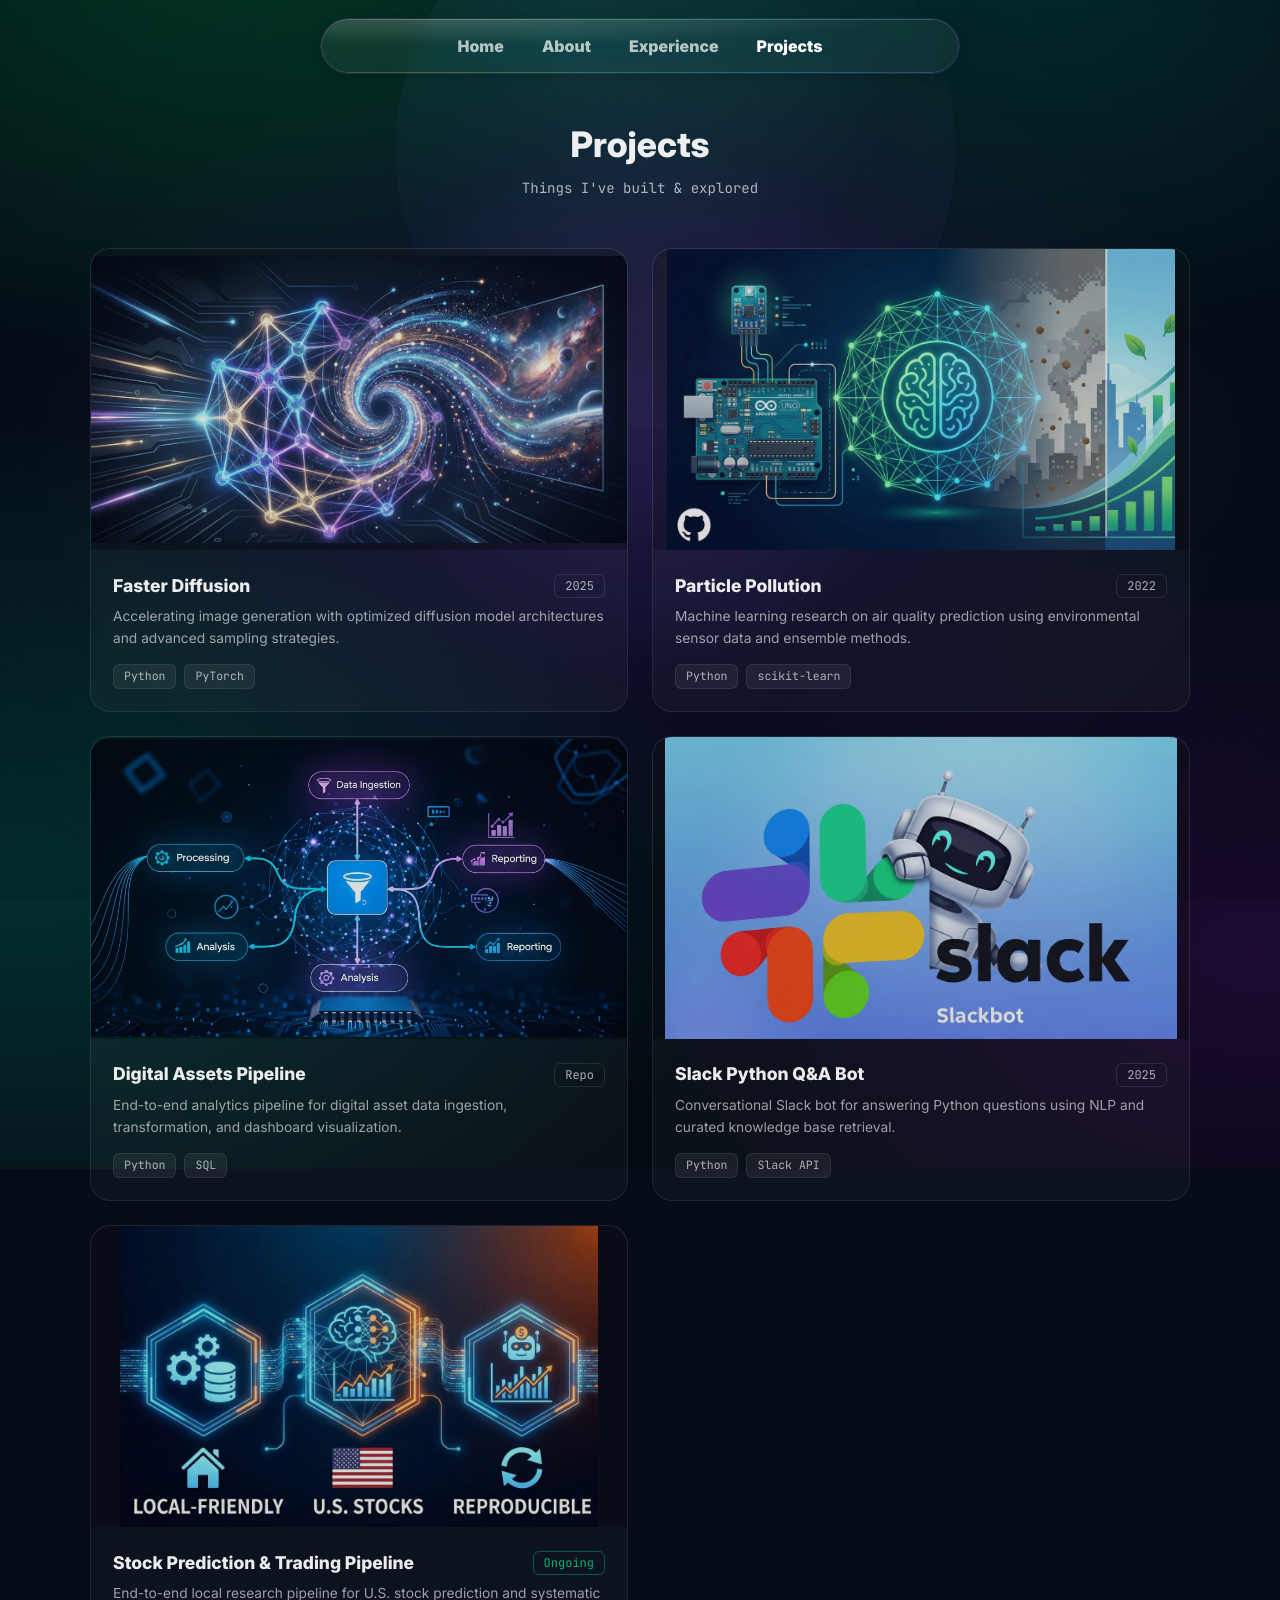
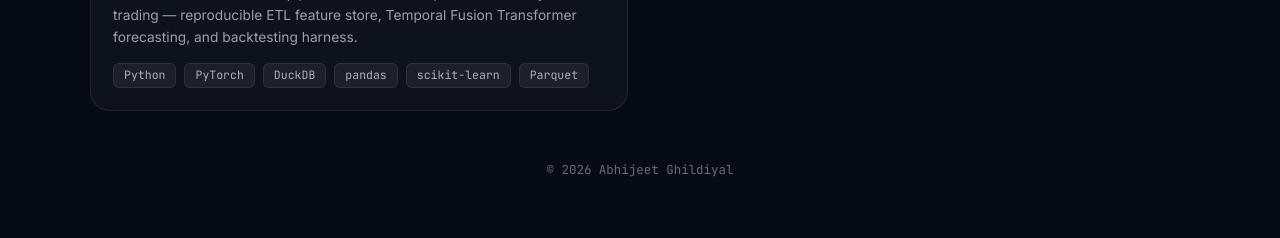
==== projects.html @ 73804e9d "all" ====
<!doctype html>
<html lang="en">
  <head>
    <meta charset="UTF-8" />
    <meta name="viewport" content="width=device-width, initial-scale=1.0" />
    <title>Projects | Abhijeet Ghildiyal</title>
    <meta
      name="description"
      content="Project showcase — Abhijeet Ghildiyal, Data Science & ML."
    />

    <link rel="preconnect" href="https://fonts.googleapis.com" />
    <link rel="preconnect" href="https://fonts.gstatic.com" crossorigin />
    <link
      href="https://fonts.googleapis.com/css2?family=Inter:wght@400;500;600;700;800;900&family=JetBrains+Mono:wght@400;500;600&display=swap"
      rel="stylesheet"
    />

    <link rel="icon" href="assets/img/favicon.svg" />
    <link rel="stylesheet" href="assets/css/main.css?t=176000" />
  </head>

  <body>
    <!-- Splash Screen -->
    <div id="splash" class="splash splash-gyro" aria-label="Loading">
      <div class="gyro-loader">
        <svg viewBox="0 0 160 160" width="160" height="160" class="gyro-svg">
          <circle cx="80" cy="80" r="60" class="gyro-ring gyro-ring1" />
          <circle cx="80" cy="80" r="45" class="gyro-ring gyro-ring2" />
          <circle cx="80" cy="80" r="30" class="gyro-ring gyro-ring3" />
          <circle cx="80" cy="80" r="8"  class="gyro-core" />
        </svg>
      </div>
    </div>

    <!-- Ambient background -->
    <div id="bgRoot" aria-hidden="true">
      <div class="bg-animated"></div>
      <div class="bg-noise"></div>
      <div class="bg-orb"></div>
      <canvas id="bgFX" class="bg-fx"></canvas>
      <div class="bg-cursor"></div>
      <div class="bg-spotlight"></div>
    </div>

    <main>
      <!-- Nav -->
      <header class="nav-shell" role="banner">
        <nav class="nav-glass glass" aria-label="Primary">
          <a class="nav-item" href="index.html">Home</a>
          <a class="nav-item" href="index.html#about">About</a>
          <a class="nav-item" href="experience.html">Experience</a>
          <a class="nav-item is-active" href="projects.html">Projects</a>
        </nav>
      </header>

      <div class="proj-grid-page">
        <div class="proj-grid-header">
          <h1>Projects</h1>
          <p>Things I've built &amp; explored</p>
        </div>

        <div class="proj-grid">
          <!-- 1 -->
          <a class="proj-card" href="https://github.com/ghildiyalabhijeet/GenAIProject" target="_blank" rel="noopener" style="--card-accent: 250, 204, 21;">
            <img class="proj-card-img" src="assets/img/1.webp" alt="Faster Diffusion" />
            <div class="proj-card-body">
              <div class="proj-card-top">
                <span class="proj-card-title">Faster Diffusion</span>
                <span class="proj-card-year">2025</span>
              </div>
              <div class="proj-card-desc">Accelerating image generation with optimized diffusion model architectures and advanced sampling strategies.</div>
              <div class="proj-card-tags">
                <span class="proj-card-tag">Python</span>
                <span class="proj-card-tag">PyTorch</span>
              </div>
            </div>
          </a>

          <!-- 2 -->
          <a class="proj-card" href="https://github.com/ghildiyalabhijeet/MachineLearning_Particle_Pollution/blob/main/Research_Paper_Particle_Pollution.pdf" target="_blank" rel="noopener" style="--card-accent: 34, 197, 94;">
            <img class="proj-card-img" src="assets/img/2.webp" alt="Particle Pollution" />
            <div class="proj-card-body">
              <div class="proj-card-top">
                <span class="proj-card-title">Particle Pollution</span>
                <span class="proj-card-year">2022</span>
              </div>
              <div class="proj-card-desc">Machine learning research on air quality prediction using environmental sensor data and ensemble methods.</div>
              <div class="proj-card-tags">
                <span class="proj-card-tag">Python</span>
                <span class="proj-card-tag">scikit-learn</span>
              </div>
            </div>
          </a>

          <!-- 3 -->
          <a class="proj-card" href="https://github.com/AII-projects/DigitalAssetsAnalyticsPipeline" target="_blank" rel="noopener" style="--card-accent: 72, 155, 255;">
            <img class="proj-card-img" src="assets/img/3.webp" alt="Digital Assets Pipeline" />
            <div class="proj-card-body">
              <div class="proj-card-top">
                <span class="proj-card-title">Digital Assets Pipeline</span>
                <span class="proj-card-year">Repo</span>
              </div>
              <div class="proj-card-desc">End-to-end analytics pipeline for digital asset data ingestion, transformation, and dashboard visualization.</div>
              <div class="proj-card-tags">
                <span class="proj-card-tag">Python</span>
                <span class="proj-card-tag">SQL</span>
              </div>
            </div>
          </a>

          <!-- 4 -->
          <a class="proj-card" href="https://github.com/AII-projects/slackbot" target="_blank" rel="noopener" style="--card-accent: 167, 139, 250;">
            <img class="proj-card-img" src="assets/img/4.webp" alt="Slack Python Q&A Bot" />
            <div class="proj-card-body">
              <div class="proj-card-top">
                <span class="proj-card-title">Slack Python Q&amp;A Bot</span>
                <span class="proj-card-year">2025</span>
              </div>
              <div class="proj-card-desc">Conversational Slack bot for answering Python questions using NLP and curated knowledge base retrieval.</div>
              <div class="proj-card-tags">
                <span class="proj-card-tag">Python</span>
                <span class="proj-card-tag">Slack API</span>
              </div>
            </div>
          </a>

          <!-- 5 -->
          <a class="proj-card" href="#" style="--card-accent: 0, 200, 120;">
            <img class="proj-card-img" src="assets/img/5.webp" alt="Stock Prediction Pipeline" />
            <div class="proj-card-body">
              <div class="proj-card-top">
                <span class="proj-card-title">Stock Prediction &amp; Trading Pipeline</span>
                <span class="proj-card-year" style="border-color: rgba(0,200,120,0.4); color: rgba(0,200,120,0.9);">Ongoing</span>
              </div>
              <div class="proj-card-desc">End-to-end local research pipeline for U.S. stock prediction and systematic trading — reproducible ETL feature store, Temporal Fusion Transformer forecasting, and backtesting harness.</div>
              <div class="proj-card-tags">
                <span class="proj-card-tag">Python</span>
                <span class="proj-card-tag">PyTorch</span>
                <span class="proj-card-tag">DuckDB</span>
                <span class="proj-card-tag">pandas</span>
                <span class="proj-card-tag">scikit-learn</span>
                <span class="proj-card-tag">Parquet</span>
              </div>
            </div>
          </a>
        </div>

        <div style="text-align: center; margin-top: 50px;">
          <div class="mono small-muted" style="font-size: 0.78rem; color: rgba(255,255,255,0.4);">© <span id="year"></span> Abhijeet Ghildiyal</div>
        </div>
      </div>
    </main>

    <script src="assets/js/main.js?t=176000"></script>
  </body>
</html>
---- assets/css/main.css ----
:root {
  --text: rgba(255, 255, 255, 0.92);
  --muted: rgba(255, 255, 255, 0.66);

  --glass-border: rgba(100, 160, 255, 0.12);

  --shadow-lg: 0 2px 8px rgba(0, 0, 0, 0.2);

  --radius-xl: 20px;
  --radius-lg: 16px;
  --radius-md: 12px;

  --blue: 72, 155, 255;
  --pink: 244, 114, 182;
  --violet: 167, 139, 250;
  --teal: 94, 234, 212;

  --ease: cubic-bezier(0.2, 0.9, 0.2, 1);
  --dur-1: 140ms;
  --dur-2: 360ms;
  --dur-3: 560ms;

  --mx: 50vw;
  --my: 45vh;
  --sx: 50vw;
  --sy: 45vh;

  --ox: 12vw;
  --oy: 60vh;

  --aurX: 0px;
  --aurY: 0px;
  --orbX: 0px;
  --orbY: 0px;
  --fxX: 0px;
  --fxY: 0px;
  
  --raw-mx: 50vw;
  --raw-my: 45vh;
}

html { scroll-behavior: smooth; }

body {
  margin: 0;
  min-height: 100vh;
  font-family: Inter, system-ui, -apple-system, Segoe UI, Roboto, Helvetica, Arial;
  color: var(--text);
  background: #060b18;
  position: relative;
  overflow-x: hidden;

  -webkit-font-smoothing: antialiased;
  -moz-osx-font-smoothing: grayscale;
  text-rendering: geometricPrecision;
}

button { font: inherit; color: inherit; }
main { position: relative; z-index: 20; }

.mono {
  font-family: "JetBrains Mono", ui-monospace, SFMono-Regular, Menlo, Monaco, Consolas, "Courier New", monospace;
}

/* =========================
   Splash Screen
========================= */
.splash {
  position: fixed;
  inset: 0;
  z-index: 10000;
  display: flex;
  align-items: center;
  justify-content: center;
  background: #060b18;
  transition: opacity 0.6s cubic-bezier(0.2, 0.9, 0.2, 1), visibility 0.6s;
}
.splash.is-hidden {
  opacity: 0;
  visibility: hidden;
  pointer-events: none;
}

.splash-gyro {
  background: #060b18;
}

.gyro-loader {
  display: flex;
  justify-content: center;
  align-items: center;
}

.gyro-svg {
  overflow: visible;
  filter: drop-shadow(0 0 16px rgba(72, 155, 255, 0.4));
}

.gyro-ring {
  fill: none;
  stroke: rgba(72, 155, 255, 0.8);
  stroke-width: 2px;
  transform-origin: 80px 80px;
  stroke-linecap: round;
  stroke-dasharray: 240 60;
}

.gyro-ring1 {
  animation: spinOuter 3s ease-in-out infinite;
  stroke: rgba(167, 139, 250, 0.8);
}

.gyro-ring2 {
  animation: spinMiddle 4s ease-in-out infinite;
  stroke: rgba(94, 234, 212, 0.8);
  stroke-dasharray: 180 80;
}

.gyro-ring3 {
  animation: spinInner 5s ease-in-out infinite;
  stroke: rgba(72, 155, 255, 0.8);
  stroke-dasharray: 120 40;
}

.gyro-core {
  fill: #fff;
  filter: drop-shadow(0 0 12px #fff);
  transform-origin: 80px 80px;
  animation: corePulse 2s ease-in-out infinite alternate;
}

/* Faux 3D using rotate and scale */
@keyframes spinOuter {
  0%   { transform: rotate(0deg) scaleY(1); }
  50%  { transform: rotate(180deg) scaleY(0.4); }
  100% { transform: rotate(360deg) scaleY(1); }
}

@keyframes spinMiddle {
  0%   { transform: rotate(0deg) scaleX(1); }
  50%  { transform: rotate(-180deg) scaleX(0.4); }
  100% { transform: rotate(-360deg) scaleX(1); }
}

@keyframes spinInner {
  0%   { transform: rotate(45deg) scaleY(1); }
  50%  { transform: rotate(225deg) scaleY(0.4); }
  100% { transform: rotate(405deg) scaleY(1); }
}

@keyframes corePulse {
  0% { transform: scale(0.6); opacity: 0.5; }
  100% { transform: scale(1.4); opacity: 1; }
}



/* =========================
   Background (balanced + smooth)
========================= */
#bgRoot {
  position: fixed; inset: 0; z-index: 0;
  pointer-events: none;
  transform: translateZ(0);
}
#bgRoot > * { position: absolute; inset: 0; }

.bg-animated {
  z-index: 0;
  transform: translate3d(var(--aurX), var(--aurY), 0);
  will-change: transform;
}
.bg-animated::before {
  content: "";
  position: absolute;
  inset: -30%;
  background:
    radial-gradient(ellipse 1400px 900px at 30% 10%, rgba(0, 255, 120, 0.22), transparent 55%),
    radial-gradient(ellipse 1200px 800px at 70% 15%, rgba(0, 200, 160, 0.18), transparent 50%),
    radial-gradient(ellipse 1000px 700px at 50% 50%, rgba(120, 0, 255, 0.14), transparent 60%),
    radial-gradient(ellipse 1300px 850px at 20% 80%, rgba(0, 255, 200, 0.15), transparent 55%),
    radial-gradient(ellipse 1100px 750px at 80% 85%, rgba(200, 0, 255, 0.12), transparent 55%),
    linear-gradient(180deg, #040a12 0%, #060e18 50%, #040a12 100%);
  animation: auroraFloat 22s ease-in-out infinite, auroraHue 16s linear infinite;
  will-change: transform, filter;
}
@keyframes auroraFloat {
  0%   { transform: translate3d(-3%, -2%, 0) scale(1.06) rotate(0deg); }
  33%  { transform: translate3d( 2%,  1%, 0) scale(1.10) rotate(1.5deg); }
  66%  { transform: translate3d(-1%,  2%, 0) scale(1.08) rotate(-1deg); }
  100% { transform: translate3d(-3%, -2%, 0) scale(1.06) rotate(0deg); }
}
@keyframes auroraHue {
  0%   { filter: hue-rotate(0deg) brightness(1); }
  25%  { filter: hue-rotate(40deg) brightness(1.1); }
  50%  { filter: hue-rotate(90deg) brightness(1.05); }
  75%  { filter: hue-rotate(160deg) brightness(1.1); }
  100% { filter: hue-rotate(360deg) brightness(1); }
}

.bg-noise {
  z-index: 1;
  opacity: 0.075;
  mix-blend-mode: soft-light;
  background-image: url("data:image/svg+xml,%3Csvg xmlns='http://www.w3.org/2000/svg' width='160' height='160'%3E%3Cfilter id='n'%3E%3CfeTurbulence type='fractalNoise' baseFrequency='.85' numOctaves='2' stitchTiles='stitch'/%3E%3C/filter%3E%3Crect width='160' height='160' filter='url(%23n)' opacity='.55'/%3E%3C/svg%3E");
  background-size: 160px 160px;
}

.bg-orb {
  z-index: 2;
  opacity: 0.55; /* reduced blue dominance */
  mix-blend-mode: screen;
  transform: translate3d(var(--orbX), var(--orbY), 0);
  will-change: transform;
}
.bg-orb::before {
  content: "";
  position: absolute;
  width: 560px;
  height: 560px;
  border-radius: 999px;
  transform: translate3d(calc(var(--ox) - 280px), calc(var(--oy) - 280px), 0);
  will-change: transform;
  background:
    radial-gradient(circle at 30% 30%, rgba(72, 155, 255, 0.16), rgba(72, 155, 255, 0) 60%),
    radial-gradient(circle at 70% 70%, rgba(167, 139, 250, 0.10), rgba(167, 139, 250, 0) 66%);
}

.bg-fx {
  z-index: 3;
  width: 100%;
  height: 100%;
  opacity: 0.14; /* reduced FX */
  transform: translate3d(var(--fxX), var(--fxY), 0);
  will-change: transform;
}

.bg-cursor {
  z-index: 4;
  opacity: 0.42;
  mix-blend-mode: screen;
}
.bg-cursor::before {
  content: "";
  position: absolute;
  width: 620px;
  height: 620px;
  border-radius: 999px;
  transform: translate3d(calc(var(--mx) - 310px), calc(var(--my) - 310px), 0);
  will-change: transform;
  background: radial-gradient(circle, rgba(72, 155, 255, 0.12), rgba(72, 155, 255, 0) 62%);
}

.bg-spotlight {
  z-index: 5;
  opacity: 0.52;
  transition: opacity var(--dur-2) var(--ease);
}
.bg-spotlight::before {
  content: "";
  position: absolute;
  width: 660px;
  height: 660px;
  border-radius: 999px;
  transform: translate3d(calc(var(--sx) - 330px), calc(var(--sy) - 330px), 0);
  will-change: transform;
  background: radial-gradient(circle, rgba(255, 255, 255, 0.09), rgba(255, 255, 255, 0) 64%);
}
.bg-spotlight::after {
  content: "";
  position: absolute;
  inset: 0;
  background: radial-gradient(1400px 980px at 50% 50%, rgba(0, 0, 0, 0.0) 42%, rgba(0, 0, 0, 0.56) 100%);
}

body.pane-focus .bg-spotlight { opacity: 0.70; }
body.pane-active .bg-spotlight { opacity: 0.78; }

@media (prefers-reduced-motion: reduce) {
  html { scroll-behavior: auto; }
  .bg-animated::before { animation: none; }
  .bg-cursor { display: none; }
}

/* =========================
   Glass (keep nice, not too heavy)
========================= */
.glass {
  position: relative;
  background: transparent;
  border: 1px solid var(--glass-border);
  box-shadow: var(--shadow-lg), inset 0 1px 0 rgba(255, 255, 255, 0.10);
  overflow: hidden;
}

.glass::before {
  content: "";
  position: absolute;
  inset: 0;
  border-radius: inherit;
  pointer-events: none;
  z-index: 0;

  background:
    radial-gradient(120% 85% at 20% 0%, rgba(255, 255, 255, 0.16), rgba(255, 255, 255, 0) 58%),
    rgba(255, 255, 255, 0.058);

  backdrop-filter: blur(12px) saturate(135%);
  -webkit-backdrop-filter: blur(12px) saturate(135%);
}

.glass::after {
  content: "";
  position: absolute;
  inset: 0;
  border-radius: inherit;
  padding: 1px;
  pointer-events: none;
  z-index: 2;

  background: linear-gradient(
    120deg,
    rgba(255, 93, 167, 0.40),
    rgba(255, 213, 107, 0.34),
    rgba(97, 255, 184, 0.30),
    rgba(77, 195, 255, 0.38),
    rgba(163, 107, 255, 0.40)
  );
  -webkit-mask: linear-gradient(#000 0 0) content-box, linear-gradient(#000 0 0);
  mask: linear-gradient(#000 0 0) content-box, linear-gradient(#000 0 0);
  -webkit-mask-composite: xor;
  mask-composite: exclude;
  opacity: 0.78;
}

.glass > * { position: relative; z-index: 1; }

/* =========================
   Base interactions + Focus mode
========================= */
:where(a, button) { -webkit-tap-highlight-color: transparent; }

:where(a, button):focus-visible {
  outline: none;
  box-shadow: 0 0 0 2px rgba(var(--blue), 0.40), 0 0 0 6px rgba(var(--blue), 0.12);
}

body.pane-focus .focus-card,
body.pane-active .focus-card {
  opacity: 0.36;
  transition: opacity var(--dur-2) var(--ease);
}
body.pane-focus .focus-card.is-hover,
body.pane-focus .focus-card.is-active,
body.pane-active .focus-card.is-hover,
body.pane-active .focus-card.is-active { opacity: 1; }

.focus-card {
  --hoverLift: 0px;
  --scale: 1;
  transform: translate3d(0, var(--hoverLift), 0) scale(var(--scale));
  transition: transform var(--dur-2) var(--ease), box-shadow var(--dur-2) var(--ease), border-color var(--dur-2) var(--ease), opacity var(--dur-2) var(--ease);
}
.focus-card.reveal { opacity: 0; }
.focus-card.reveal.is-reveal { opacity: 1; }

.focus-card.is-focus {
  border-color: rgba(var(--glow), 0.4);
}
.focus-card:hover,
.focus-card.is-hover {
  --hoverLift: -2px;
  --scale: 1.003;
  border-color: rgba(var(--glow), 0.5);
}
.focus-card.is-active {
  --scale: 1.005;
  border-color: rgba(var(--glow), 0.6);
}

/* =========================
   Nav + layout
========================= */
.nav-shell {
  position: fixed;
  top: 18px;
  left: 50%;
  transform: translateX(-50%);
  z-index: 60;
  width: min(640px, calc(100vw - 28px));
}
.nav-glass {
  display: flex;
  align-items: center;
  justify-content: center;
  gap: 6px;
  padding: 8px;
  border-radius: 999px;
  position: relative;
}

.nav-indicator {
  position: absolute;
  top: 8px;
  bottom: 8px;
  left: 0;
  width: 0;
  background: rgba(255, 255, 255, 0.16);
  border-radius: 999px;
  z-index: 0;
  transition: transform 0.3s cubic-bezier(0.2, 0.9, 0.2, 1), width 0.3s cubic-bezier(0.2, 0.9, 0.2, 1);
  pointer-events: none;
}

.nav-item {
  display: inline-flex;
  align-items: center;
  justify-content: center;
  height: 38px;
  padding: 0 16px;
  border-radius: 999px;
  font-weight: 850;
  color: rgba(255, 255, 255, 0.70);
  text-decoration: none;
  transition: color var(--dur-1) var(--ease), transform 200ms var(--ease);
  cursor: pointer;
  user-select: none;
  background: transparent;
  border: none;
  position: relative;
  z-index: 1;
}

.nav-item:hover {
  color: rgba(255, 255, 255, 0.92);
}
.nav-item.is-active {
  color: rgba(255, 255, 255, 1);
}

.nav-fx {
  padding: 0 14px;
  font-size: 0.86rem;
  color: rgba(255, 255, 255, 0.70);
  background: rgba(255, 255, 255, 0.06);
  border: 1px solid rgba(255, 255, 255, 0.14);
}

.screen {
  width: 100%;
  display: flex;
  flex-direction: column;
  align-items: center;
  position: relative;
  scroll-margin-top: 98px;
}
.screen--hero {
  min-height: 100vh;
  justify-content: center;
  gap: 26px;
  padding: 120px 16px 110px;
}
.screen--section {
  justify-content: flex-start;
  gap: 40px;
  padding: 140px 16px 160px;
}
.about-stack { gap: 44px; }

.section { position: relative; isolation: isolate; }
.section::before {
  content: "";
  position: absolute;
  top: 24px;
  left: 50%;
  transform: translateX(-50%);
  width: min(1120px, calc(100% - 36px));
  height: 1px;
  background: linear-gradient(90deg, transparent, rgba(var(--glow), 0.50), transparent);
  opacity: 0.14;
}
.section::after {
  content: "";
  position: absolute;
  inset: 0;
  z-index: -1;
  pointer-events: none;
  background:
    radial-gradient(1000px 560px at 50% 0%, rgba(var(--glow), 0.12), transparent 62%),
    radial-gradient(980px 520px at 50% 100%, rgba(var(--glow), 0.07), transparent 64%);
}

.section--work { --glow: var(--blue); }
.section--about { --glow: var(--violet); }
.section--projects { --glow: var(--teal); }

/* =========================
   HERO & ANIMATIONS
========================= */
@keyframes cascadeUp {
  0% { opacity: 0; transform: translateY(30px); }
  100% { opacity: 1; transform: translateY(0); }
}

.hero-card {
  width: min(980px, 100%);
  border-radius: var(--radius-xl);
  padding: 56px 48px;
  text-align: center;
}
.hero-visual {
  position: absolute;
  inset: -80px;
  z-index: 0;
  pointer-events: none;
  background:
    radial-gradient(800px 520px at 20% 10%, rgba(72, 155, 255, 0.14), transparent 62%),
    radial-gradient(760px 520px at 80% 25%, rgba(167, 139, 250, 0.12), transparent 62%),
    radial-gradient(900px 560px at 50% 100%, rgba(94, 234, 212, 0.07), transparent 64%);
  opacity: 0.95;
}
.hero-content { position: relative; z-index: 1; }

.hero-badges {
  display: flex;
  justify-content: center;
  flex-wrap: wrap;
  gap: 10px;
  font-size: 0.78rem;
  letter-spacing: 0.08em;
  text-transform: uppercase;
  animation: cascadeUp 0.8s cubic-bezier(0.2, 0.9, 0.2, 1) backwards;
  animation-delay: 0.1s;
}
.badge {
  padding: 7px 12px;
  border-radius: 999px;
  background: rgba(255, 255, 255, 0.07);
  border: 1px solid rgba(255, 255, 255, 0.14);
  transition: transform var(--dur-1) var(--ease), background var(--dur-1) var(--ease);
}
.badge--accent { background: rgba(59, 130, 246, 0.16); border-color: rgba(59, 130, 246, 0.28); }
.badge:hover { transform: translateY(-1px); background: rgba(255, 255, 255, 0.10); }

.hero-name {
  margin-top: 18px;
  font-size: clamp(2.6rem, 5.2vw, 4.6rem);
  line-height: 1.02;
  letter-spacing: -0.05em;
  font-weight: 900;
  color: rgba(255, 255, 255, 0.96);
  animation: cascadeUp 0.8s cubic-bezier(0.2, 0.9, 0.2, 1) backwards;
  animation-delay: 0.25s;
}
.hero-gradient {
  background: linear-gradient(135deg, rgba(0, 255, 160, 0.95) 0%, rgba(100, 200, 255, 0.95) 35%, rgba(200, 140, 255, 0.95) 70%, rgba(255, 120, 200, 0.90) 100%);
  -webkit-background-clip: text;
  background-clip: text;
  -webkit-text-fill-color: transparent;
  color: transparent;
}
.hero-tagline {
  margin-top: 14px;
  font-size: clamp(1.05rem, 1.8vw, 1.28rem);
  font-weight: 800;
  color: rgba(255, 255, 255, 0.78);
  animation: cascadeUp 0.8s cubic-bezier(0.2, 0.9, 0.2, 1) backwards;
  animation-delay: 0.4s;
}
.hero-chips {
  margin-top: 20px;
  display: flex;
  flex-wrap: wrap;
  justify-content: center;
  gap: 10px;
  animation: cascadeUp 0.8s cubic-bezier(0.2, 0.9, 0.2, 1) backwards;
  animation-delay: 0.55s;
}
.chip {
  padding: 7px 12px;
  border-radius: 999px;
  background: rgba(255, 255, 255, 0.08);
  border: 1px solid rgba(255, 255, 255, 0.14);
  transition: transform var(--dur-1) var(--ease), background var(--dur-1) var(--ease);
}
.chip:hover { transform: translateY(-1px); background: rgba(255, 255, 255, 0.11); }

.hero-actions {
  margin-top: 22px;
  display: flex;
  justify-content: center;
  gap: 12px;
  flex-wrap: wrap;
}
.primary-btn, .secondary-btn {
  height: 46px;
  display: inline-flex;
  align-items: center;
  justify-content: center;
  padding: 0 18px;
  border-radius: 999px;
  text-decoration: none;
  font-weight: 850;
  border: 1px solid rgba(255, 255, 255, 0.16);
  transition: transform 200ms var(--ease), filter var(--dur-1) var(--ease), background var(--dur-1) var(--ease);
  cursor: pointer;
  background: transparent;
}
.primary-btn {
  color: rgba(255, 255, 255, 0.98);
  background: linear-gradient(180deg, rgba(59, 130, 246, 0.92), rgba(37, 99, 235, 0.88));
  box-shadow: 0 18px 44px rgba(37, 99, 235, 0.20);
}
.secondary-btn { background: rgba(255, 255, 255, 0.10); color: rgba(255, 255, 255, 0.84); }
.primary-btn:hover, .secondary-btn:hover { filter: brightness(1.03); }

.hint { font-size: 0.82rem; color: rgba(255, 255, 255, 0.50); }

/* Contact */
.contact-bar { display: inline-flex; align-items: center; gap: 10px; padding: 10px 12px; border-radius: 999px; }
.contact-icon {
  width: 40px; height: 40px; border-radius: 999px;
  display: grid; place-items: center;
  color: rgba(255, 255, 255, 0.72);
  text-decoration: none;
  background: rgba(255, 255, 255, 0.08);
  border: 1px solid rgba(255, 255, 255, 0.14);
  transition: transform 200ms var(--ease), background var(--dur-1) var(--ease);
}
.contact-icon svg { width: 18px; height: 18px; stroke: currentColor; fill: none; stroke-width: 1.9; }
.contact-icon:hover { background: rgba(255, 255, 255, 0.12); color: rgba(255, 255, 255, 0.92); }

/* Panels — open-box style */
.panel { width: min(1120px, 100%); border-radius: var(--radius-xl); padding: 42px 38px; }
.panel-head { text-align: left; padding: 2px 2px 14px; position: relative; display: flex; align-items: center; justify-content: space-between; flex-wrap: wrap; gap: 12px; }
.panel-head::after {
  content: ""; position: absolute; left: 2px; right: 2px; bottom: 0; height: 1px;
  opacity: 0.16; background: linear-gradient(90deg, rgba(var(--glow), 0.58), transparent);
}
.panel-kicker { display: flex; align-items: center; gap: 12px; }
.panel-icon {
  width: 38px; height: 38px; border-radius: 14px;
  display: grid; place-items: center;
  background: rgba(255, 255, 255, 0.06);
  border: 1px solid rgba(255, 255, 255, 0.12);
}
.panel-icon svg { width: 18px; height: 18px; stroke: rgba(255, 255, 255, 0.86); fill: none; stroke-width: 2; stroke-linecap: round; stroke-linejoin: round; }
.panel-title { font-size: 1.7rem; font-weight: 900; letter-spacing: -0.03em; color: rgba(255, 255, 255, 0.92); margin: 0; }
.panel-sub { margin-top: 10px; color: rgba(255, 255, 255, 0.62); font-weight: 650; }

.block-body { margin-top: 14px; color: rgba(255, 255, 255, 0.74); line-height: 1.8; font-weight: 500; font-size: 0.95rem; }
.mini-row { margin-top: 18px; display: flex; flex-wrap: wrap; gap: 10px; color: rgba(255, 255, 255, 0.62); font-size: 0.82rem; }
.mini-icons { margin-top: 22px; display: grid; grid-template-columns: repeat(auto-fit, minmax(220px, 1fr)); gap: 16px; }

.mini-icon {
  display: flex; gap: 14px; align-items: flex-start;
  padding: 16px 18px;
  border-radius: var(--radius-lg);
  border: 1px solid rgba(255, 255, 255, 0.08);
  background: transparent;
  transition: border-color var(--dur-2) var(--ease);
}
.mini-icon:hover { border-color: rgba(var(--glow), 0.3); }
.mini-dot { width: 8px; height: 8px; border-radius: 999px; margin-top: 6px; background: rgba(var(--blue), 0.8); }
.mini-title { font-weight: 700; letter-spacing: -0.02em; color: rgba(255, 255, 255, 0.90); }
.mini-text { margin-top: 3px; font-size: 0.78rem; color: rgba(255, 255, 255, 0.55); font-weight: 400; }

.card-stack { display: grid; gap: 14px; margin-top: 16px; }
.subcard {
  border-radius: var(--radius-lg);
  padding: 18px 18px;
  background: rgba(255, 255, 255, 0.06);
  border: 1px solid rgba(255, 255, 255, 0.12);
  transition: transform var(--dur-1) var(--ease), box-shadow var(--dur-2) var(--ease), border-color var(--dur-1) var(--ease);
}
.subcard:hover { transform: translateY(-2px); border-color: rgba(255, 255, 255, 0.16); box-shadow: 0 20px 54px rgba(0, 0, 0, 0.34); }

.edu-degree { font-weight: 850; color: rgba(255, 255, 255, 0.92); }
.edu-meta { margin-top: 4px; font-size: 0.86rem; color: rgba(255, 255, 255, 0.62); }
.edu-bottom { display: flex; align-items: center; justify-content: space-between; gap: 12px; flex-wrap: wrap; margin-top: 10px; }
.edu-date { font-size: 0.80rem; color: rgba(255, 255, 255, 0.58); }
.edu-gpa { font-size: 0.74rem; letter-spacing: 0.12em; text-transform: uppercase; padding: 7px 11px; border-radius: 999px; background: rgba(255, 255, 255, 0.08); border: 1px solid rgba(255, 255, 255, 0.14); }
.edu-courses { margin-top: 10px; font-size: 0.78rem; color: rgba(255, 255, 255, 0.58); }

.exp-list { margin-top: 20px; display: grid; gap: 16px; }
.exp-item {
  background: transparent;
  border: 1px solid rgba(255, 255, 255, 0.08);
  border-radius: var(--radius-lg);
  padding: 20px 22px;
  transition: border-color var(--dur-2) var(--ease);
}
.exp-item:hover { border-color: rgba(var(--glow), 0.3); }
.exp-top { display: flex; align-items: baseline; justify-content: space-between; gap: 12px; flex-wrap: wrap; }
.exp-role { font-weight: 700; color: rgba(255, 255, 255, 0.90); }
.exp-date { font-size: 0.78rem; color: rgba(255, 255, 255, 0.50); }
.exp-bullets { margin-top: 12px; padding-left: 18px; color: rgba(255, 255, 255, 0.65); line-height: 1.75; font-weight: 450; }

.skills-groups { margin-top: 20px; display: grid; gap: 18px; }
.skill-group {
  padding: 20px 22px;
  border-radius: var(--radius-lg);
  border: 1px solid rgba(255, 255, 255, 0.08);
  background: linear-gradient(135deg, rgba(255, 255, 255, 0.03) 0%, rgba(255, 255, 255, 0.01) 100%);
  transition: border-color var(--dur-2) var(--ease), background var(--dur-2) var(--ease);
  position: relative;
  overflow: hidden;
}
.skill-group::before {
  content: "";
  position: absolute;
  top: 0; left: 0; right: 0;
  height: 2px;
  background: linear-gradient(90deg, var(--sg-accent, rgba(72, 155, 255, 0.6)), transparent 80%);
}
.skill-group:hover { border-color: var(--sg-accent, rgba(72, 155, 255, 0.3)); background: linear-gradient(135deg, rgba(255, 255, 255, 0.05) 0%, rgba(255, 255, 255, 0.02) 100%); }
.skill-group--lang { --sg-accent: rgba(59, 130, 246, 0.6); }
.skill-group--data { --sg-accent: rgba(34, 197, 94, 0.6); }
.skill-group--ml   { --sg-accent: rgba(168, 85, 247, 0.6); }
.skill-group--tools { --sg-accent: rgba(250, 204, 21, 0.6); }
.skill-head { display: flex; align-items: center; margin-bottom: 14px; }
.skill-badge { font-size: 0.72rem; letter-spacing: 0.14em; text-transform: uppercase; color: rgba(255, 255, 255, 0.55); font-weight: 600; }
.skills-wrap { display: flex; flex-wrap: wrap; gap: 10px; }
.skill-pill { font-size: 0.82rem; padding: 8px 14px; border-radius: 999px; background: rgba(255, 255, 255, 0.06); border: 1px solid rgba(255, 255, 255, 0.10); color: rgba(255, 255, 255, 0.78); transition: border-color var(--dur-1) var(--ease), background var(--dur-1) var(--ease); }
.skill-pill:hover { border-color: var(--sg-accent, rgba(72, 155, 255, 0.4)); background: rgba(255, 255, 255, 0.08); }

/* Certs */
.certs-wrap { margin-top: 16px; display: flex; flex-wrap: wrap; gap: 10px; }
.cert-pill {
  font-size: 0.78rem;
  padding: 8px 12px;
  border-radius: 999px;
  background: rgba(255, 255, 255, 0.07);
  border: 1px solid rgba(255, 255, 255, 0.14);
  color: rgba(255, 255, 255, 0.78);
  text-decoration: none;
  display: inline-flex;
  align-items: center;
  gap: 8px;
  transition: transform var(--dur-1) var(--ease), background var(--dur-1) var(--ease);
}
.cert-pill::after { content: "↗"; opacity: 0.55; font-weight: 900; transform: translateY(-0.5px); }
.cert-pill:hover { transform: translateY(-1px); background: rgba(255, 255, 255, 0.10); }

.panel-foot { margin-top: 22px; display: flex; align-items: center; justify-content: space-between; gap: 12px; flex-wrap: wrap; }
.small-muted { color: rgba(255, 255, 255, 0.56); font-size: 0.82rem; }
.mini-actions { display: flex; gap: 10px; flex-wrap: wrap; }
.mini-btn {
  height: 40px;
  display: inline-flex;
  align-items: center;
  justify-content: center;
  padding: 0 14px;
  border-radius: 999px;
  text-decoration: none;
  color: rgba(255, 255, 255, 0.78);
  background: rgba(255, 255, 255, 0.08);
  border: 1px solid rgba(255, 255, 255, 0.14);
  transition: transform 200ms var(--ease), background var(--dur-1) var(--ease);
}
.mini-btn:hover { background: rgba(255, 255, 255, 0.12); }

/* =========================
   Projects (sharp text: no backdrop-filter on bottom bar)
========================= */
.projects-panel { padding: 36px 32px; }
.pc-wrap { width: min(1120px, 100%); margin: 0 auto; outline: none; }

.pc-head { display: flex; flex-direction: column; gap: 10px; margin-bottom: 18px; }
.pc-titleRow { display: flex; align-items: center; justify-content: space-between; gap: 12px; flex-wrap: wrap; }

.pc-head h2 {
  margin: 0;
  font-size: clamp(34px, 3.2vw, 52px);
  letter-spacing: -0.03em;
  font-weight: 950;
  color: rgba(255, 255, 255, 0.92);
  display: inline-flex;
  align-items: center;
  gap: 10px;
}

.pc-h2Icon {
  width: 34px; height: 34px; border-radius: 14px;
  display: grid; place-items: center;
  background: rgba(255, 255, 255, 0.06);
  border: 1px solid rgba(255, 255, 255, 0.12);
}
.pc-h2Icon svg { width: 16px; height: 16px; stroke: rgba(255, 255, 255, 0.90); fill: none; stroke-width: 2; stroke-linecap: round; stroke-linejoin: round; }

.pc-controls { display: inline-flex; gap: 10px; }
.pc-ctrl {
  appearance: none; -webkit-appearance: none;
  height: 40px;
  padding: 0 14px;
  border-radius: 999px;
  background: rgba(255, 255, 255, 0.08);
  border: 1px solid rgba(255, 255, 255, 0.14);
  color: rgba(255, 255, 255, 0.84);
  cursor: pointer;
  font-weight: 850;
  letter-spacing: 0.06em;
  transition: transform var(--dur-1) var(--ease), background var(--dur-1) var(--ease);
}
.pc-ctrl:hover { transform: translateY(-1px); background: rgba(255, 255, 255, 0.12); }
.pc-ctrl.is-on { background: rgba(255, 255, 255, 0.14); }

.pc-hint { margin: 0; font-size: 12px; color: rgba(255, 255, 255, 0.58); }

.pc-stage {
  position: relative;
  border-radius: var(--radius-xl);
  padding: 14px;
  background: rgba(255, 255, 255, 0.04);
  border: 1px solid rgba(255, 255, 255, 0.12);
  box-shadow: 0 28px 72px rgba(0, 0, 0, 0.44), inset 0 1px 0 rgba(255, 255, 255, 0.10);
  overflow: hidden;
}
.pc-stage::before {
  content: "";
  position: absolute;
  inset: 0;
  pointer-events: none;
  background:
    radial-gradient(900px 500px at 60% 0%, rgba(var(--glow), 0.10), transparent 62%),
    radial-gradient(900px 500px at 40% 120%, rgba(0, 0, 0, 0.48), transparent 55%);
  opacity: 0.9;
}

.pc-progress {
  position: absolute;
  top: 14px;
  left: 14px;
  right: 14px;
  z-index: 3;
  display: flex;
  gap: 8px;
  pointer-events: none;
}
.pc-seg { flex: 1; height: 3px; border-radius: 999px; overflow: hidden; background: rgba(255, 255, 255, 0.14); }
.pc-fill { height: 100%; width: 0%; border-radius: 999px; background: rgba(255, 255, 255, 0.62); }

.pc-viewport { position: relative; z-index: 1; overflow: hidden; border-radius: calc(var(--radius-xl) - 10px); }
.pc-track { display: flex; width: 100%; transition: transform var(--dur-3) var(--ease); will-change: transform; }
.pc-slide { flex: 0 0 100%; padding: 10px; box-sizing: border-box; }

.pc-card {
  appearance: none; -webkit-appearance: none;
  --accent: var(--blue);

  width: 100%;
  min-height: 560px;
  border-radius: var(--radius-xl);
  border: 1px solid rgba(255, 255, 255, 0.12);
  background: rgba(255, 255, 255, 0.04);
  padding: 0;
  cursor: pointer;
  overflow: hidden;
  position: relative;
  transition: transform var(--dur-2) var(--ease), box-shadow var(--dur-2) var(--ease), border-color var(--dur-2) var(--ease);
}
.pc-card:hover { transform: translateY(-2px); border-color: rgba(255, 255, 255, 0.18); box-shadow: 0 28px 72px rgba(0,0,0,0.44), 0 0 56px rgba(var(--accent), 0.14); }
.pc-card.is-active { border-color: rgba(var(--accent), 0.58); box-shadow: 0 28px 72px rgba(0,0,0,0.46), 0 0 64px rgba(var(--accent), 0.18); }

.pc-media { position: absolute; inset: 0; overflow: hidden; background: rgba(0,0,0,0.18); }
.pc-img { position: absolute; inset: 0; width: 100%; height: 100%; object-fit: cover; transform: scale(1.01); transition: transform 0.8s var(--ease); }
.pc-card.is-active .pc-img { transform: scale(1.08); }

.pc-mediaOverlay {
  position: absolute;
  inset: 0;
  background:
    radial-gradient(120% 100% at 20% 0%, rgba(255, 255, 255, 0.12), transparent 55%),
    linear-gradient(180deg, rgba(0,0,0,0.04), rgba(0,0,0,0.58));
}

/* SHARP TEXT */
.pc-bottomBar {
  position: absolute;
  left: 0;
  right: 0;
  bottom: 0;

  padding: 16px 16px 14px;
  display: grid;
  gap: 10px;

  background: linear-gradient(180deg, rgba(0, 0, 0, 0.02), rgba(0, 0, 0, 0.66));
  border-top: 1px solid rgba(255, 255, 255, 0.10);
}

.pc-bottomTop { display: flex; align-items: baseline; justify-content: space-between; gap: 12px; }
.pc-title { font-weight: 950; letter-spacing: -0.03em; font-size: 20px; color: rgba(255, 255, 255, 0.94); }
.pc-year { font-size: 12px; color: rgba(255, 255, 255, 0.62); }

.pc-techRow { display: flex; flex-wrap: wrap; gap: 10px; align-items: center; }

.pc-techIcon {
  appearance: none; -webkit-appearance: none;
  --t: var(--accent);
  width: 34px;
  height: 34px;
  border-radius: 999px;
  display: grid;
  place-items: center;
  font-weight: 950;
  letter-spacing: -0.02em;
  font-size: 12px;
  color: rgba(255, 255, 255, 0.92);

  background:
    radial-gradient(120% 100% at 30% 20%, rgba(var(--t), 0.22), rgba(255,255,255,0.06) 62%),
    rgba(255,255,255,0.06);

  border: 1px solid rgba(255, 255, 255, 0.16);
  transition: transform var(--dur-1) var(--ease), background var(--dur-1) var(--ease);
}
.pc-techIcon:hover { transform: translateY(-1px); background: rgba(255,255,255,0.10); }

.pc-openHint {
  position: absolute;
  right: 16px;
  top: 16px;
  z-index: 4;
  display: inline-flex;
  align-items: center;
  gap: 8px;
  padding: 8px 12px;
  border-radius: 999px;
  background: rgba(0, 0, 0, 0.26);
  border: 1px solid rgba(255, 255, 255, 0.14);
  color: rgba(255, 255, 255, 0.76);
  font-size: 12px;
  letter-spacing: 0.06em;
  text-transform: uppercase;
  opacity: 0;
  transform: translateY(-6px);
  transition: opacity var(--dur-2) var(--ease), transform var(--dur-2) var(--ease);
}
.pc-openHint svg { width: 14px; height: 14px; stroke: currentColor; fill: none; stroke-width: 2; }
.pc-card:hover .pc-openHint { opacity: 1; transform: translateY(0px); }

.pc-dots { margin-top: 14px; display: flex; justify-content: center; gap: 8px; }
.pc-dot {
  appearance: none; -webkit-appearance: none;
  width: 10px; height: 10px; border-radius: 999px;
  border: 1px solid rgba(255, 255, 255, 0.18);
  background: rgba(255, 255, 255, 0.10);
  cursor: pointer;
  transition: transform var(--dur-1) var(--ease), background var(--dur-1) var(--ease);
}
.pc-dot:hover { transform: translateY(-1px); }
.pc-dot.is-active { background: rgba(255, 255, 255, 0.22); }

.pc-film {
  margin-top: 14px;
  display: flex;
  gap: 12px;
  overflow-x: auto;
  padding: 6px 2px 10px;
  scrollbar-width: none;
}
.pc-film::-webkit-scrollbar { width: 0; height: 0; }

.pc-thumb {
  appearance: none; -webkit-appearance: none;
  --accent: var(--blue);
  flex: 0 0 170px;
  height: 98px;
  border-radius: 20px;
  border: 1px solid rgba(255, 255, 255, 0.12);
  background: rgba(255,255,255,0.06);
  cursor: pointer;
  position: relative;
  overflow: hidden;
  opacity: 0.58;
  transition: transform var(--dur-1) var(--ease), opacity var(--dur-1) var(--ease), border-color var(--dur-1) var(--ease);
}
.pc-thumb:hover { opacity: 0.84; transform: translateY(-2px); border-color: rgba(255,255,255,0.18); }
.pc-thumb.is-active { opacity: 1; transform: translateY(-3px) scale(1.01); border-color: rgba(var(--accent), 0.55); }

.pc-thumbImg { position: absolute; inset: 0; width: 100%; height: 100%; object-fit: cover; }
.pc-thumbOverlay {
  position: absolute;
  inset: 0;
  background:
    radial-gradient(120% 100% at 20% 0%, rgba(255,255,255,0.10), transparent 60%),
    linear-gradient(180deg, rgba(0,0,0,0.04), rgba(0,0,0,0.48));
}

/* =========================
   Preview Links (Home Page)
========================= */
.preview-link {
  display: inline-flex;
  align-items: center;
  gap: 8px;
  font-size: 0.88rem;
  font-weight: 700;
  color: #fff;
  text-decoration: none;
  padding: 10px 22px;
  border-radius: 999px;
  background: linear-gradient(135deg, rgba(72, 155, 255, 0.7), rgba(167, 139, 250, 0.7));
  border: none;
  box-shadow: 0 0 16px rgba(72, 155, 255, 0.2);
  transition: box-shadow var(--dur-2) var(--ease), transform var(--dur-2) var(--ease);
}
.preview-link:hover {
  box-shadow: 0 0 28px rgba(72, 155, 255, 0.35), 0 4px 16px rgba(167, 139, 250, 0.25);
  transform: translateY(-1px);
}
.preview-link svg { width: 16px; height: 16px; stroke: currentColor; fill: none; stroke-width: 2; }

.featured-project {
  display: block;
  text-decoration: none;
  color: inherit;
  border-radius: var(--radius-xl);
  overflow: hidden;
  border: 1px solid var(--glass-border);
  background: rgba(255, 255, 255, 0.04);
  transition: border-color var(--dur-2) var(--ease);
}
.featured-project:hover { border-color: rgba(var(--blue), 0.5); }

.featured-img {
  width: 100%;
  aspect-ratio: 16/9;
  object-fit: cover;
  opacity: 0.8;
  transition: opacity var(--dur-2) var(--ease);
}
.featured-project:hover .featured-img { opacity: 1; }

.featured-body {
  padding: 20px 24px;
}
.featured-title { font-weight: 800; font-size: 1.1rem; margin-bottom: 6px; }
.featured-desc { font-size: 0.88rem; color: var(--muted); line-height: 1.5; margin-bottom: 12px; }
.featured-tags { display: flex; gap: 8px; flex-wrap: wrap; }
.featured-tag {
  font-size: 0.75rem;
  font-family: "JetBrains Mono", monospace;
  padding: 4px 10px;
  border-radius: 6px;
  background: rgba(255, 255, 255, 0.08);
  color: rgba(255, 255, 255, 0.7);
}

/* =========================
   Project Grid (Full Page)
========================= */
.proj-grid-page {
  max-width: 1100px;
  margin: 0 auto;
  padding: 100px 24px 60px;
}
.proj-grid-header {
  text-align: center;
  margin-bottom: 50px;
}
.proj-grid-header h1 {
  font-size: 2.2rem;
  font-weight: 800;
  margin-bottom: 8px;
}
.proj-grid-header p {
  font-family: "JetBrains Mono", monospace;
  font-size: 0.88rem;
  color: var(--muted);
}

.proj-grid {
  display: grid;
  grid-template-columns: repeat(2, 1fr);
  gap: 24px;
}

.proj-card {
  display: block;
  text-decoration: none;
  color: inherit;
  border-radius: var(--radius-xl);
  overflow: hidden;
  border: 1px solid rgba(255, 255, 255, 0.08);
  background: rgba(255, 255, 255, 0.03);
  transition: border-color var(--dur-2) var(--ease), transform var(--dur-2) var(--ease);
}
.proj-card:hover {
  border-color: rgba(var(--card-accent, var(--blue)), 0.4);
  transform: translateY(-3px);
}

.proj-card-img {
  width: 100%;
  aspect-ratio: 16/9;
  object-fit: contain;
  background: rgba(0, 0, 0, 0.3);
  opacity: 0.85;
  transition: opacity var(--dur-2) var(--ease);
}
.proj-card:hover .proj-card-img { opacity: 1; }

.proj-card-body {
  padding: 20px 22px 22px;
}
.proj-card-top {
  display: flex;
  align-items: center;
  justify-content: space-between;
  margin-bottom: 8px;
}
.proj-card-title {
  font-weight: 800;
  font-size: 1.1rem;
}
.proj-card-year {
  font-family: "JetBrains Mono", monospace;
  font-size: 0.75rem;
  color: var(--muted);
  padding: 3px 10px;
  border-radius: 6px;
  border: 1px solid rgba(255, 255, 255, 0.10);
}
.proj-card-desc {
  font-size: 0.86rem;
  color: rgba(255, 255, 255, 0.60);
  line-height: 1.6;
  margin-bottom: 14px;
}
.proj-card-tags { display: flex; gap: 8px; flex-wrap: wrap; }
.proj-card-tag {
  font-size: 0.72rem;
  font-family: "JetBrains Mono", monospace;
  padding: 4px 10px;
  border-radius: 6px;
  background: rgba(255, 255, 255, 0.06);
  border: 1px solid rgba(255, 255, 255, 0.08);
  color: rgba(255, 255, 255, 0.65);
}

@media (max-width: 700px) {
  .proj-grid { grid-template-columns: 1fr; }
}

/* =========================
   Experience Timeline (Full Page)
========================= */
.timeline-page {
  max-width: 960px;
  margin: 0 auto;
  padding: 80px 24px 60px;
}

.timeline-header {
  text-align: center;
  margin-bottom: 60px;
}
.timeline-header h1 {
  font-size: 2rem;
  font-weight: 800;
  letter-spacing: 0.06em;
  text-transform: uppercase;
  margin-bottom: 8px;
}
.timeline-header p {
  font-family: "JetBrains Mono", monospace;
  font-size: 0.9rem;
  color: rgba(var(--teal), 0.8);
}

.timeline {
  position: relative;
  padding: 20px 0;
}

/* Central vertical line */
.timeline::before {
  content: "";
  position: absolute;
  left: 50%;
  top: 0;
  bottom: 0;
  width: 2px;
  background: linear-gradient(180deg, rgba(var(--teal), 0.6), rgba(var(--teal), 0.1));
  transform: translateX(-50%);
}

.tl-item {
  position: relative;
  width: 50%;
  padding: 0 40px 60px;
  box-sizing: border-box;
}

.tl-item:nth-child(odd) {
  left: 0;
  text-align: right;
  padding-right: 60px;
}
.tl-item:nth-child(even) {
  left: 50%;
  text-align: left;
  padding-left: 60px;
}

/* Node dot on the center line */
.tl-item::before {
  content: "";
  position: absolute;
  top: 4px;
  width: 14px;
  height: 14px;
  border-radius: 50%;
  background: rgba(var(--teal), 0.9);
  border: 3px solid #0f111a;
  z-index: 2;
  box-shadow: 0 0 8px rgba(var(--teal), 0.4);
}
.tl-item:nth-child(odd)::before { right: -7px; }
.tl-item:nth-child(even)::before { left: -7px; }

.tl-card {
  display: inline-block;
  text-align: left;
  padding: 24px;
  border-radius: var(--radius-xl);
  border: 1px solid var(--glass-border);
  background: rgba(30, 33, 48, 0.6);
  backdrop-filter: blur(12px);
  -webkit-backdrop-filter: blur(12px);
  transition: border-color var(--dur-2) var(--ease);
}
.tl-card:hover { border-color: rgba(var(--teal), 0.5); }

.tl-role { font-weight: 800; font-size: 1.15rem; margin-bottom: 4px; }
.tl-date {
  display: inline-block;
  font-family: "JetBrains Mono", monospace;
  font-size: 0.78rem;
  padding: 4px 10px;
  border-radius: 6px;
  border: 1px solid var(--glass-border);
  color: var(--muted);
  margin-bottom: 8px;
}
.tl-company {
  font-size: 0.88rem;
  color: rgba(var(--teal), 0.9);
  font-weight: 600;
  margin-bottom: 12px;
}
.tl-bullets {
  padding-left: 16px;
  color: rgba(255, 255, 255, 0.74);
  font-size: 0.88rem;
  line-height: 1.7;
}
.tl-bullets li { margin-bottom: 6px; }
.tl-bullets li::marker { color: rgba(var(--teal), 0.6); }

/* Floating ambient dots */
.tl-dot {
  position: absolute;
  width: 6px;
  height: 6px;
  border-radius: 50%;
  background: rgba(var(--teal), 0.4);
}

@media (max-width: 700px) {
  .timeline::before { left: 20px; }
  .tl-item { width: 100%; left: 0 !important; text-align: left !important; padding: 0 20px 40px 50px !important; }
  .tl-item::before { left: 13px !important; right: auto !important; }
}

@media (max-width: 520px) {
  .hero-card { padding: 48px 18px; }
  .panel { padding: 30px 20px; }
  .projects-panel { padding: 30px 20px; }
  .pc-stage { padding: 12px; }
  .pc-slide { padding: 8px; }
  .pc-card { min-height: 460px; }
  .pc-thumb { flex: 0 0 150px; height: 92px; }
}

@media (prefers-reduced-motion: reduce) {
  .nav-item,.primary-btn,.secondary-btn,.mini-btn,.contact-icon,.chip,.badge,.focus-card,
  .subcard,.exp-item,.skill-group,.skill-pill,.cert-pill,.pc-card,.pc-dot,.pc-ctrl,.pc-track,.pc-thumb,.pc-openHint,.pc-techIcon {
    transition: none !important;
    animation: none !important;
  }
}
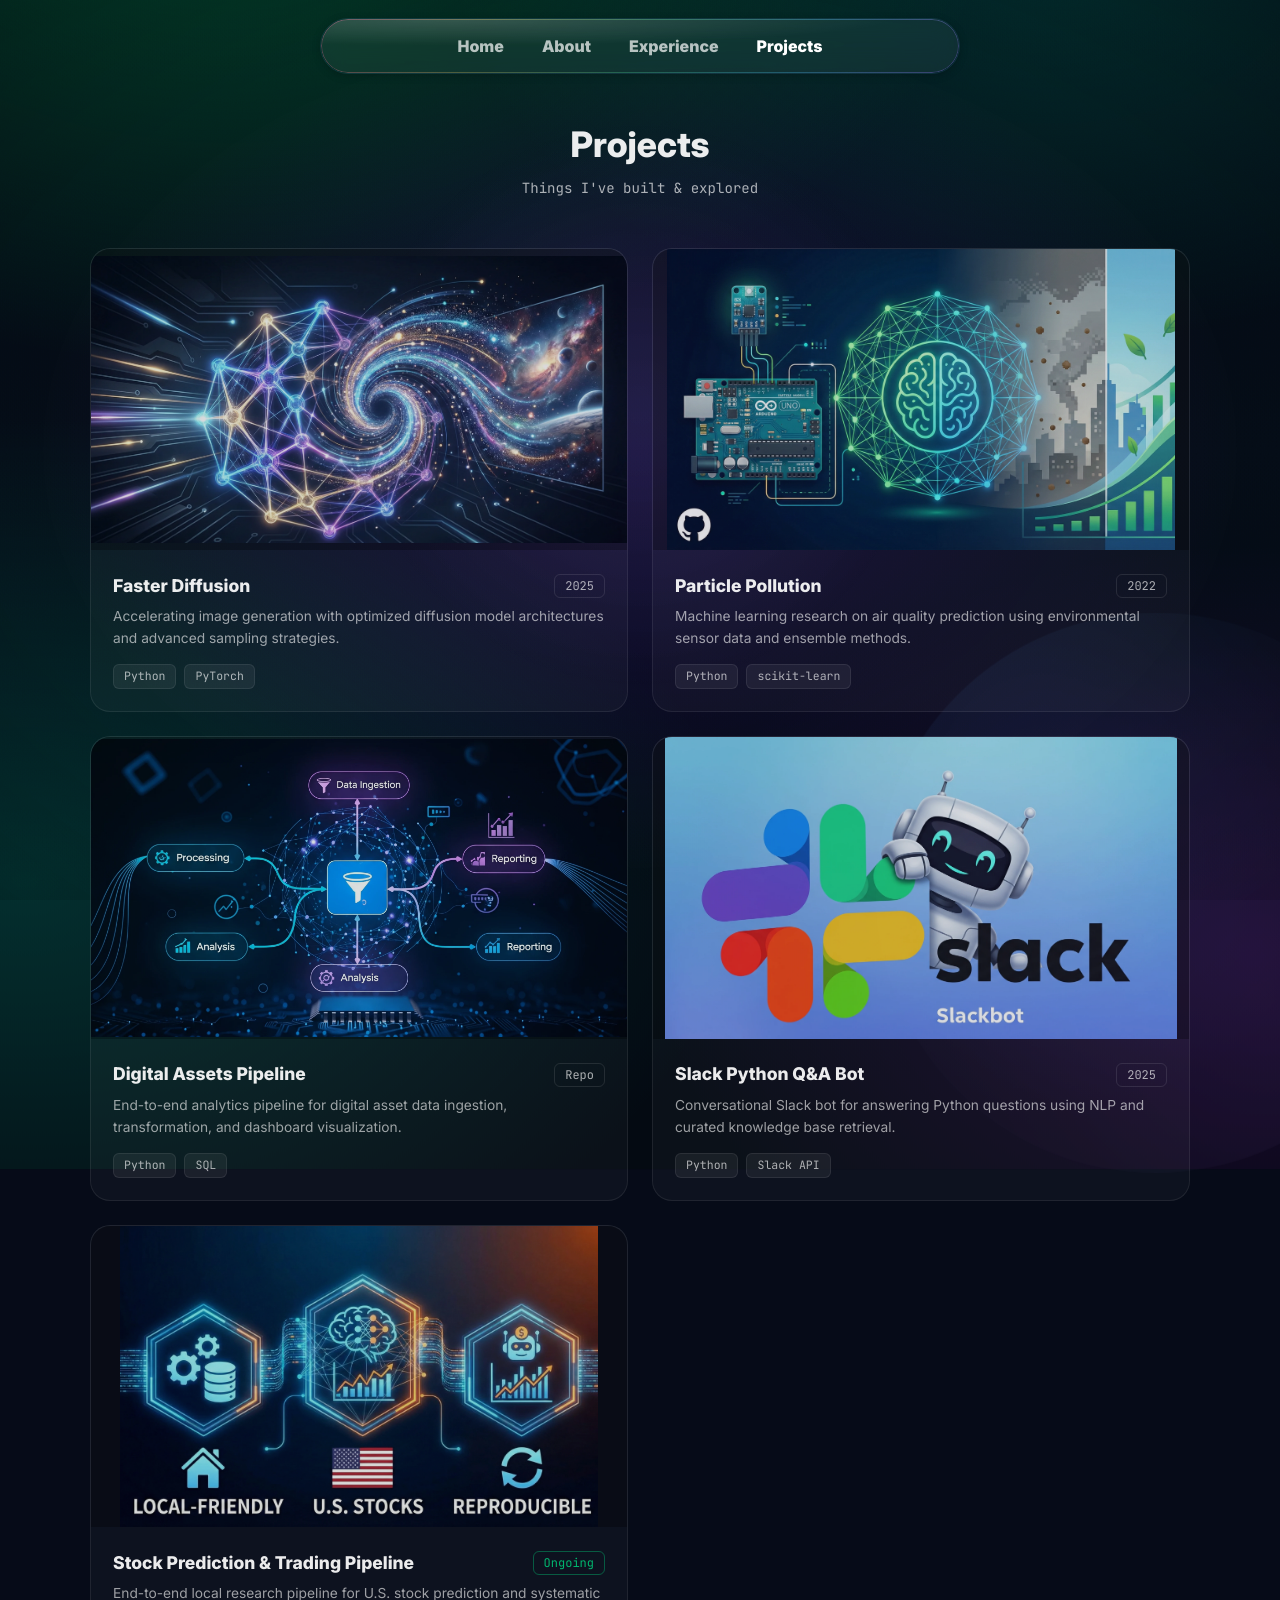
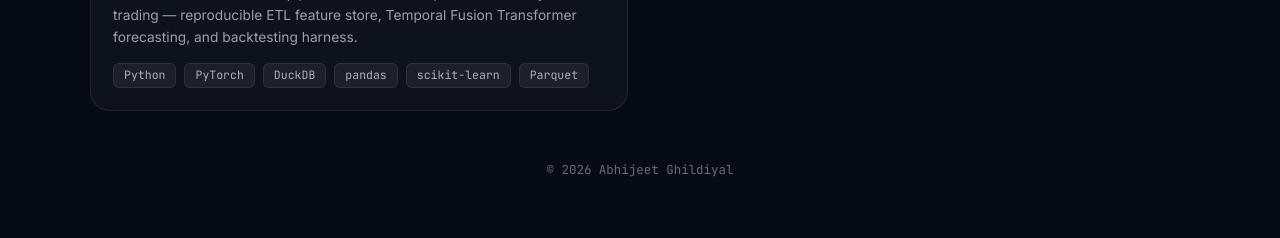
==== commit 65327c2a: "udpates" ====
--- a/projects.html
+++ b/projects.html
@@ -62,7 +62,7 @@
 
         <div class="proj-grid">
           <!-- 1 -->
-          <a class="proj-card" href="https://github.com/ghildiyalabhijeet/GenAIProject" target="_blank" rel="noopener" style="--card-accent: 250, 204, 21;">
+          <a class="proj-card" href="project-detail.html?id=faster-diffusion" style="--card-accent: 250, 204, 21;">
             <img class="proj-card-img" src="assets/img/1.webp" alt="Faster Diffusion" />
             <div class="proj-card-body">
               <div class="proj-card-top">
@@ -78,7 +78,7 @@
           </a>
 
           <!-- 2 -->
-          <a class="proj-card" href="https://github.com/ghildiyalabhijeet/MachineLearning_Particle_Pollution/blob/main/Research_Paper_Particle_Pollution.pdf" target="_blank" rel="noopener" style="--card-accent: 34, 197, 94;">
+          <a class="proj-card" href="project-detail.html?id=particle-pollution" style="--card-accent: 34, 197, 94;">
             <img class="proj-card-img" src="assets/img/2.webp" alt="Particle Pollution" />
             <div class="proj-card-body">
               <div class="proj-card-top">
@@ -94,7 +94,7 @@
           </a>
 
           <!-- 3 -->
-          <a class="proj-card" href="https://github.com/AII-projects/DigitalAssetsAnalyticsPipeline" target="_blank" rel="noopener" style="--card-accent: 72, 155, 255;">
+          <a class="proj-card" href="project-detail.html?id=digital-assets-pipeline" style="--card-accent: 72, 155, 255;">
             <img class="proj-card-img" src="assets/img/3.webp" alt="Digital Assets Pipeline" />
             <div class="proj-card-body">
               <div class="proj-card-top">
@@ -110,7 +110,7 @@
           </a>
 
           <!-- 4 -->
-          <a class="proj-card" href="https://github.com/AII-projects/slackbot" target="_blank" rel="noopener" style="--card-accent: 167, 139, 250;">
+          <a class="proj-card" href="project-detail.html?id=slack-qa-bot" style="--card-accent: 167, 139, 250;">
             <img class="proj-card-img" src="assets/img/4.webp" alt="Slack Python Q&A Bot" />
             <div class="proj-card-body">
               <div class="proj-card-top">
@@ -126,7 +126,7 @@
           </a>
 
           <!-- 5 -->
-          <a class="proj-card" href="#" style="--card-accent: 0, 200, 120;">
+          <a class="proj-card" href="project-detail.html?id=stock-prediction" style="--card-accent: 0, 200, 120;">
             <img class="proj-card-img" src="assets/img/5.webp" alt="Stock Prediction Pipeline" />
             <div class="proj-card-body">
               <div class="proj-card-top">
